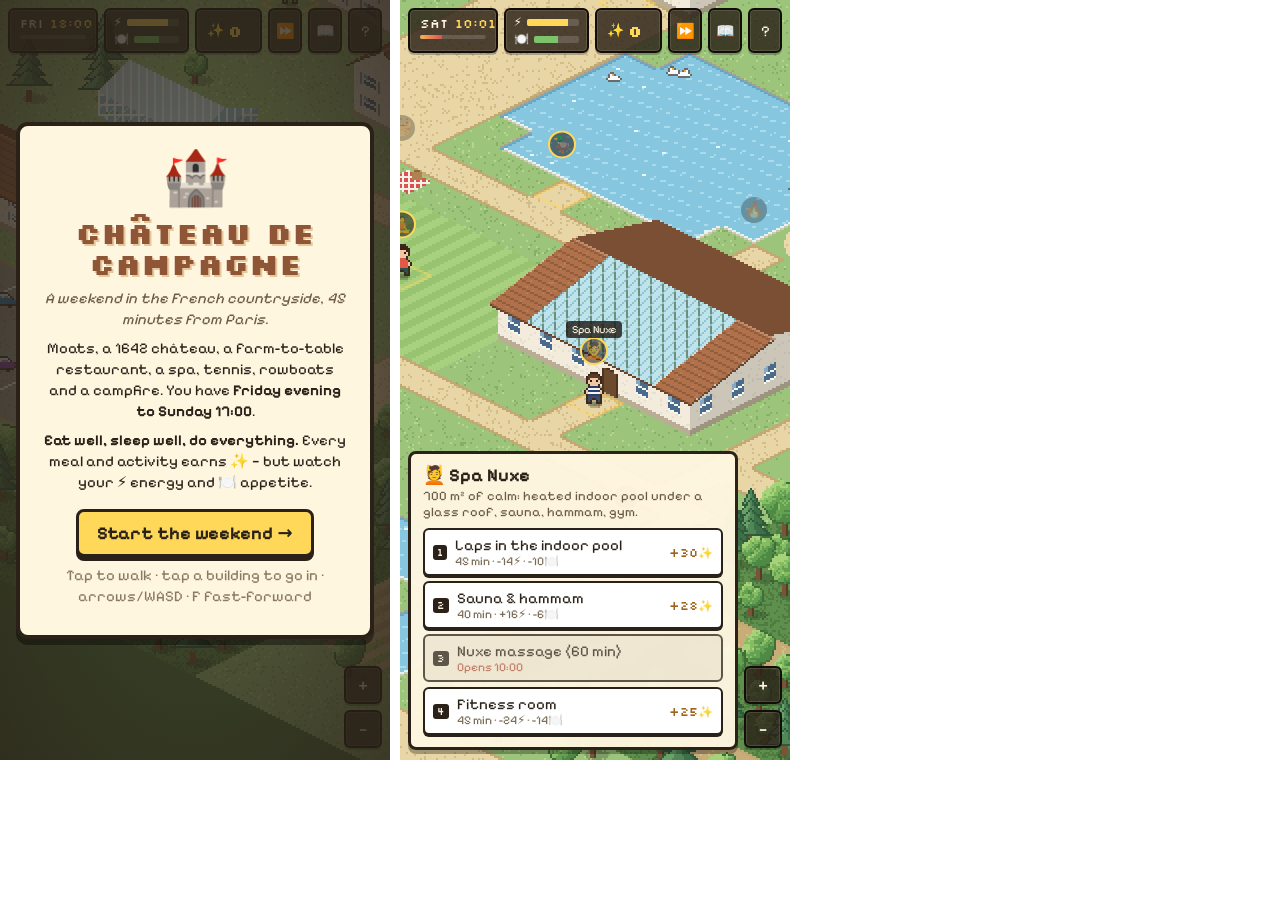
==== test/phone.html @ 57284b8e "Château de Campagne: isometric pixel-art weekend game Co-Authored-By: Claude Opus 5.5 <noreply@anthr" ====
<!doctype html><meta charset="utf-8"><style>body{margin:0;display:flex;gap:10px}iframe{border:0}</style>
<iframe src="../index.html" width="390" height="760"></iframe>
<iframe src="../index.html?autostart&x=40&y=17&t=2040" width="390" height="760"></iframe>
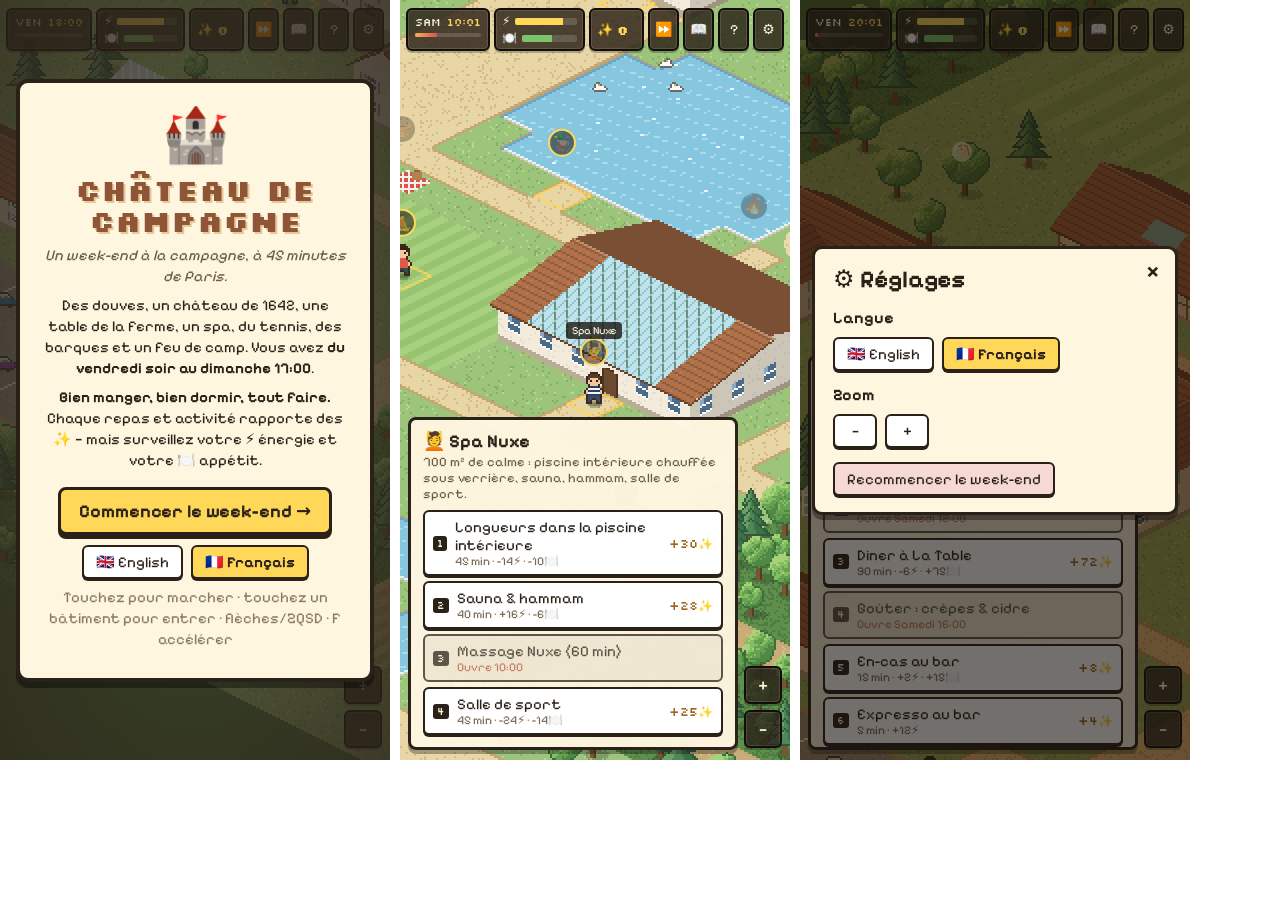
==== commit fd411726: "French localisation + settings panel with language switch Co-Authored-By: Claude Opus 5.5 <noreply@a" ====
--- a/test/phone.html
+++ b/test/phone.html
@@ -1,3 +1,5 @@
 <!doctype html><meta charset="utf-8"><style>body{margin:0;display:flex;gap:10px}iframe{border:0}</style>
-<iframe src="../index.html" width="390" height="760"></iframe>
-<iframe src="../index.html?autostart&x=40&y=17&t=2040" width="390" height="760"></iframe>
+<iframe src="../index.html?lang=fr" width="390" height="760"></iframe>
+<iframe src="../index.html?lang=fr&autostart&x=40&y=17&t=2040" width="390" height="760"></iframe>
+<iframe id="s" src="../index.html?lang=fr&autostart&x=13&y=31&t=1200" width="390" height="760"></iframe>
+<script>document.getElementById('s').onload=()=>setTimeout(()=>{const d=document.getElementById('s').contentDocument;d.getElementById('settings').click();},300)</script>
